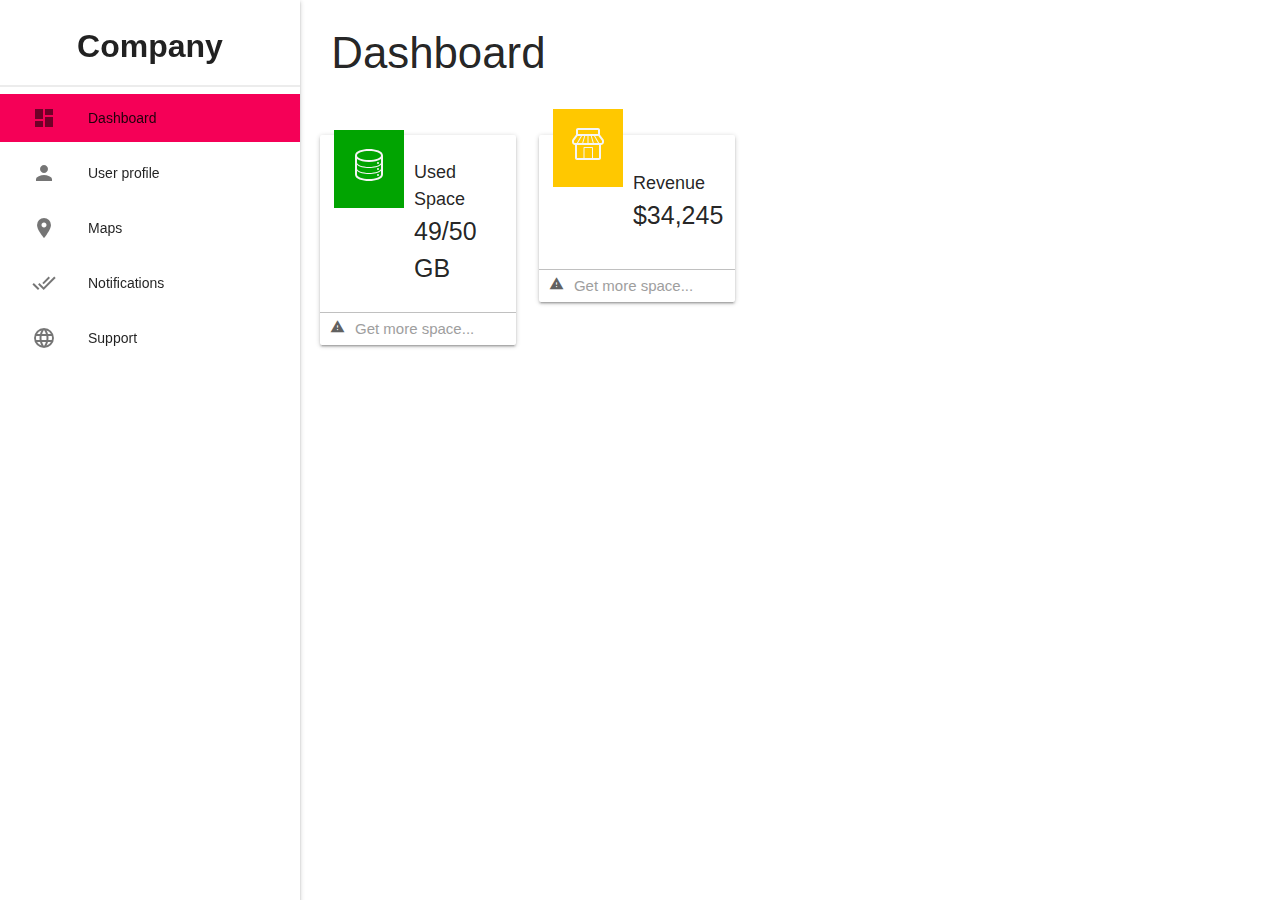
==== index.html @ c5bc6045 "Add Sidenav" ====
<!DOCTYPE html>
<html lang="en">
<head>
    <meta charset="UTF-8">
    <meta http-equiv="X-UA-Compatible" content="IE=edge">
    <meta name="viewport" content="width=device-width, initial-scale=1.0">
    <title>Document</title>
    <link rel="stylesheet" href="https://cdnjs.cloudflare.com/ajax/libs/materialize/1.0.0/css/materialize.min.css">
    <link href="https://fonts.googleapis.com/icon?family=Material+Icons" rel="stylesheet">
    <link rel="stylesheet" href="./style.css">
</head>
<body>
<main>
    <div class="row">
        <div class="col m3 l3">
        <ul id="slide-out" class="sidenav sidenav-fixed">
            <li class="caption">Company</li>
            <li class="active pink accent-3"><a href="#!"><i class="material-icons">dashboard</i>Dashboard</a></li>
            <li><a href="#!"><i class="material-icons">person</i>User profile</a></li>
            <li><a href="#!"><i class="material-icons">location_on</i>Maps</a></li>
            <li><a href="#!"><i class="material-icons">done_all</i>Notifications</a></li>
            <li><a href="#!"><i class="material-icons">language</i>Support</a></li>
        </ul>
          <a href="#" data-target="slide-out" class="sidenav-trigger grey-text"><i class="material-icons">menu</i></a>
        </div>
        <div class="col m8 l8">
            <div class="row">
                <div class="col s12 m11 l11">
                    <h3>Dashboard</h3>
                </div>
                <div class="row">
                    <div class="col s6 m6 l3">
                    <div class="card">
                        <div class="card-content d-flex-between">
                          <span class="card-title title1"><img src="./icons/data_white.svg" alt=""></span>
                          <div>
                            <p class="fs-1">Used Space</p>
                            <p class="fs-2">49/50 GB</p>
                          </div>
                        </div>
                        <div class="card-footer">
                          <a class="grey-text" href="#">
                            <span><i class="material-icons tiny grey-text text-darken-2">report_problem</i></span><span>Get more space...</span> 
                          </a>
                        </div>
                    </div>
                    </div>
                    <div class="col s6 m6 l3">
                        <div class="card">
                            <div class="card-content d-flex-between">
                              <span class="card-title title2"><img src="./icons/shop_white.svg" alt=""></span>
                              <div>
                                <p class="fs-1">Revenue</p>
                                <p class="fs-2">$34,245</p>
                              </div>
                            </div>
                            <div class="card-footer">
                              <a class="grey-text" href="#">
                                <span><i class="material-icons tiny grey-text text-darken-2">report_problem</i></span><span>Get more space...</span> 
                              </a>
                            </div>
                        </div>
                        </div>
                </div>
                
            </div>
            

            </div>
        </div>
        
    
    
    </div>
</main>
    
    

    <script src="https://cdnjs.cloudflare.com/ajax/libs/materialize/1.0.0/js/materialize.min.js"></script>
    <script src="./nav.js"></script>
</body>
</html>
---- style.css ----
.w-100{
    width: 100%;
}
.w-75{
    width: 75%;
}
.d-flex{
    display: flex;
    align-items: center;
}
.d-flex-between{
    display: flex;
    align-items: center;
    justify-content: space-between;
}
li.caption{
    display: flex;
    justify-content: center;
    font-size: 32px;
    font-weight: 600;
    padding-top: 15px;
    padding-bottom: 15px;
    border-bottom: 2px solid rgba(192, 192, 192, 0.293);
}
#slide-out li{
    margin-top: 7px;
    margin-bottom: 7px;
}
h3{
    margin-bottom: 50px;
}
.card{
    padding: 0px;
}
.title1{
    padding: 18px;
    border: 1px solid rgb(1, 164, 1);
    background-color:rgb(1, 164, 1);
    position: relative;
    top: -50px;
    left: -10px;
}
.title2{
    padding: 18px;
    border: 1px solid rgb(255, 200, 0);
    background-color:  rgb(255, 200, 0);
    position: relative;
    top: -50px;
    left: -10px;
}
.card-footer{
    border-top: 1px solid silver;
    padding: 5px;
}
.card-footer a > span{
    padding-left: 5px;
    padding-right: 5px;
}
.p-left{
    padding-left: 50px;
}
.p-right{
    padding-right: 50px;
}
.fs-1{
    font-size: 18px;
}
.fs-2{
    font-size: 25px;
}
.fw-600{
    font-weight: 600;
}
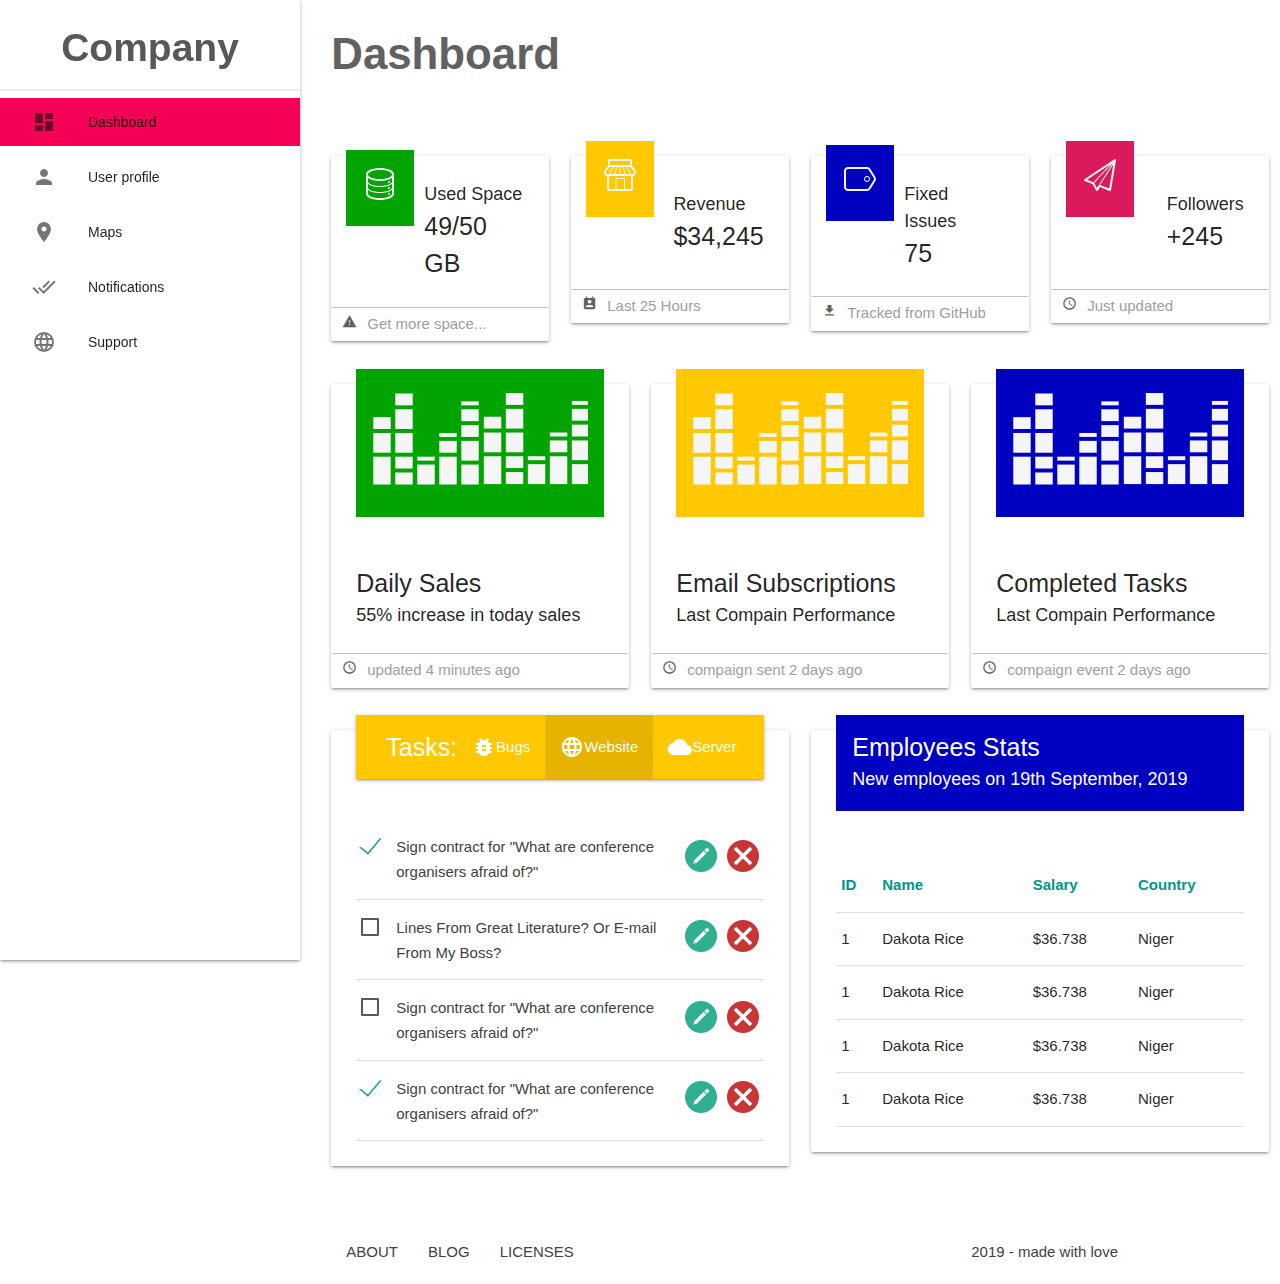
==== commit 7c6060a8: "Add Main part" ====
--- a/index.html
+++ b/index.html
@@ -13,7 +13,7 @@
 <main>
     <div class="row">
         <div class="col m3 l3">
-        <ul id="slide-out" class="sidenav sidenav-fixed">
+        <ul id="slide-out" class="sidenav sidenav-fixed show-on-medium-and-up">
             <li class="caption">Company</li>
             <li class="active pink accent-3"><a href="#!"><i class="material-icons">dashboard</i>Dashboard</a></li>
             <li><a href="#!"><i class="material-icons">person</i>User profile</a></li>
@@ -21,15 +21,16 @@
             <li><a href="#!"><i class="material-icons">done_all</i>Notifications</a></li>
             <li><a href="#!"><i class="material-icons">language</i>Support</a></li>
         </ul>
-          <a href="#" data-target="slide-out" class="sidenav-trigger grey-text"><i class="material-icons">menu</i></a>
-        </div>
-        <div class="col m8 l8">
+            <a href="#" data-target="slide-out" class="sidenav-trigger grey-text show-on-medium-and-down hide-on-large-only"><i class="material-icons medium">menu</i></a>
+        </div>
+        <div class="col s12 m12 l12">
             <div class="row">
-                <div class="col s12 m11 l11">
-                    <h3>Dashboard</h3>
-                </div>
+                <div class="col s12 m12 l12">
+                    <h3 class="grey-text text-darken-2">Dashboard</h3>
+                </div>
+            </div>
                 <div class="row">
-                    <div class="col s6 m6 l3">
+                    <div class="col xs12 s6 m6 l3">
                     <div class="card">
                         <div class="card-content d-flex-between">
                           <span class="card-title title1"><img src="./icons/data_white.svg" alt=""></span>
@@ -45,7 +46,7 @@
                         </div>
                     </div>
                     </div>
-                    <div class="col s6 m6 l3">
+                    <div class="col xs12 s6 m6 l3">
                         <div class="card">
                             <div class="card-content d-flex-between">
                               <span class="card-title title2"><img src="./icons/shop_white.svg" alt=""></span>
@@ -56,27 +57,236 @@
                             </div>
                             <div class="card-footer">
                               <a class="grey-text" href="#">
-                                <span><i class="material-icons tiny grey-text text-darken-2">report_problem</i></span><span>Get more space...</span> 
+                                <span><i class="material-icons tiny grey-text text-darken-2">perm_contact_calendar</i></span><span>Last 25 Hours</span> 
                               </a>
                             </div>
-                        </div>
-                        </div>
-                </div>
-                
-            </div>
-            
-
-            </div>
-        </div>
-        
-    
-    
+                            </div>
+                        </div>
+                        <div class="col xs12 s6 m6 l3">
+                            <div class="card">
+                                <div class="card-content d-flex-between">
+                                  <span class="card-title title3"><img src="./icons/tag_white.svg" alt=""></span>
+                                  <div>
+                                    <p class="fs-1">Fixed Issues</p>
+                                    <p class="fs-2">75</p>
+                                  </div>
+                                </div>
+                                <div class="card-footer">
+                                  <a class="grey-text" href="#">
+                                    <span><i class="material-icons tiny grey-text text-darken-2">file_download</i></span><span>Tracked from GitHub</span> 
+                                  </a>
+                                </div>
+                            </div>
+                        </div>
+                        <div class="col xs12 s6 m6 l3">
+                            <div class="card">
+                                <div class="card-content d-flex-between">
+                                  <span class="card-title title4"><img src="./icons/paperplane_white.svg" alt=""></span>
+                                  <div>
+                                    <p class="fs-1">Followers</p>
+                                    <p class="fs-2">+245</p>
+                                  </div>
+                                </div>
+                                <div class="card-footer">
+                                  <a class="grey-text" href="#">
+                                    <span><i class="material-icons tiny grey-text text-darken-2">access_time</i></span><span>Just updated</span> 
+                                  </a>
+                                </div>
+                            </div>
+                        </div>
+                </div>
+                <div class="row">
+                    <div class="col s12 m4 l4">
+                    <div class="card">
+                        <div class="card-content ">
+                            <span class="card-title title5"><img src="./icons/graphics.svg" alt=""></span>
+                            <div>
+                              <p class="fs-2">Daily Sales</p>
+                              <p class="fs-1">55% increase in today sales</p>
+                            </div>
+                          </div>
+                          <div class="card-footer">
+                            <a class="grey-text" href="#">
+                              <span><i class="material-icons tiny grey-text text-darken-2">access_time</i></span><span>updated 4 minutes ago</span> 
+                            </a>
+                          </div>
+                    </div>
+                    </div>
+                    <div class="col s12 m4 l4">
+                        <div class="card">
+                            <div class="card-content ">
+                                <span class="card-title title6"><img src="./icons/graphics.svg" alt=""></span>
+                                <div>
+                                  <p class="fs-2">Email Subscriptions</p>
+                                  <p class="fs-1">Last Compain Performance</p>
+                                </div>
+                              </div>
+                              <div class="card-footer">
+                                <a class="grey-text" href="#">
+                                  <span><i class="material-icons tiny grey-text text-darken-2">access_time</i></span><span>compaign sent 2 days ago</span> 
+                                </a>
+                              </div>
+                        </div>
+                    </div>
+                    <div class="col s12 m4 l4">
+                        <div class="card">
+                            <div class="card-content">
+                                <span class="card-title title7"><img src="./icons/graphics.svg" alt=""></span>
+                                <div>
+                                  <p class="fs-2">Completed Tasks</p>
+                                  <p class="fs-1">Last Compain Performance</p>
+                                </div>
+                              </div>
+                              <div class="card-footer">
+                                <a class="grey-text" href="#">
+                                  <span><i class="material-icons tiny grey-text text-darken-2">access_time</i></span><span>compaign event 2 days ago</span> 
+                                </a>
+                              </div>
+                        </div>
+                    </div>     
+                </div>
+                <div class="row">
+                    <div class="col s12 m12 l6">
+                        <div class="card">
+                            <div class="card-content">
+                                <nav>
+                                    <div class="d-flex">
+                                    <div><p class="fs-2">Tasks:</p></div>
+                                    <div class="d-flex">
+                                        <ul>
+                                           <li><a class="d-flex" href="#!"><i class="material-icons tiny">bug_report</i>Bugs</a></li> 
+                                           <li class="active"><a class="d-flex" href="#!"><i class="material-icons tiny">language</i>Website</a></li>
+                                           <li><a class="d-flex" href="#!"><i class="material-icons tiny">cloud</i>Server</a></li>  
+                                        </ul>
+                                    </div>
+                                  </div>
+                                </nav>
+                                <table>
+                                    <tbody>
+                                      <tr>
+                                        <td>
+                                            <form action="#">
+                                                <p>
+                                                  <label>
+                                                    <input type="checkbox" checked="checked">
+                                                    <span class="grey-text text-darken-3">Sign contract for "What are conference organisers afraid of?"</span>
+                                                  </label>
+                                                </p>
+                                            </form></td>
+                                        <td><img src="./icons/edit.png" alt=""></td>
+                                        <td><img src="./icons/remove.png" alt=""></td>
+                                      </tr>
+                                      <tr>
+                                        <td>
+                                            <form action="#">
+                                                <p>
+                                                    <label>
+                                                       <input type="checkbox">
+                                                       <span class="grey-text text-darken-3">Lines From Great Literature? Or E-mail From My Boss?</span>
+                                                    </label>
+                                                </p>
+                                            </form></td>
+                                        <td><img src="./icons/edit.png" alt=""></td>
+                                        <td><img src="./icons/remove.png" alt=""></td>
+                                       </tr>
+                                       <tr>
+                                         <td>
+                                            <form action="#">
+                                                <p>
+                                                    <label>
+                                                       <input type="checkbox">
+                                                       <span class="grey-text text-darken-3">Sign contract for "What are conference organisers afraid of?"</span>
+                                                    </label>
+                                                </p>
+                                            </form></td>
+                                        <td><img src="./icons/edit.png" alt=""></td>
+                                        <td><img src="./icons/remove.png" alt=""></td>
+                                       </tr>
+                                       <tr>
+                                        <td>
+                                           <form action="#">
+                                               <p>
+                                                   <label>
+                                                      <input type="checkbox" checked="checked">
+                                                      <span class="grey-text text-darken-3">Sign contract for "What are conference organisers afraid of?"</span>
+                                                   </label>
+                                               </p>
+                                           </form></td>
+                                       <td><img src="./icons/edit.png" alt=""></td>
+                                       <td><img src="./icons/remove.png" alt=""></td>
+                                      </tr> 
+                                    </tbody>
+                                  </table>
+                        </div>
+                    </div>
+                </div>
+                <div class="col s12 m12 l6">
+                    <div class="card">
+                        <div class="card-content">
+                            <span class="card-title title7"><p class="fs-2 white-text">Employees Stats</p><p class="fs-1 white-text">New employees on 19th September, 2019</p></span>
+                            <table>
+                                <thead class="teal-text">
+                                  <tr>
+                                      <th>ID</th>
+                                      <th>Name</th>
+                                      <th>Salary</th>
+                                      <th>Country</th>
+                                  </tr>
+                                </thead>
+                                <tbody>
+                                  <tr>
+                                    <td>1</td>
+                                    <td>Dakota Rice</td>
+                                    <td>$36.738</td>
+                                    <td>Niger</td>
+                                  </tr>
+                                  <tr>
+                                    <td>1</td>
+                                    <td>Dakota Rice</td>
+                                    <td>$36.738</td>
+                                    <td>Niger</td>
+                                  </tr>
+                                  <tr>
+                                    <td>1</td>
+                                    <td>Dakota Rice</td>
+                                    <td>$36.738</td>
+                                    <td>Niger</td>
+                                  </tr>
+                                  <tr>
+                                    <td>1</td>
+                                    <td>Dakota Rice</td>
+                                    <td>$36.738</td>
+                                    <td>Niger</td>
+                                  </tr>
+                                </tbody>
+                              </table>
+                    </div>
+                </div>
+            </div>
+            </div>
+            </div>
+        </div>
+</main>
+<footer class="page-footer transparent">
+    <div>
+      <div class="row">
+        <div class="col s6 m6 l8">
+          <ul class="d-flex">
+            <li class="p-foot"><a class="grey-text text-darken-3" href="#!">ABOUT</a></li>
+            <li class="p-foot"><a class="grey-text text-darken-3" href="#!">BLOG</a></li>
+            <li class="p-foot"><a class="grey-text text-darken-3" href="#!">LICENSES</a></li>
+          </ul>
+        </div>
+        <div class="col s4 m4 l4">
+            <p class="grey-text text-darken-3">2019 - made with love</p>
+        </div>
+      </div>
     </div>
-</main>
     
     
 
+   
     <script src="https://cdnjs.cloudflare.com/ajax/libs/materialize/1.0.0/js/materialize.min.js"></script>
     <script src="./nav.js"></script>
 </body>
-</html>+</html>
--- a/style.css
+++ b/style.css
@@ -1,6 +1,26 @@
+*{
+    padding: 0;
+    margin: 0;
+}
+header, main, footer {
+    padding-left: 320px;
+}
+@media only screen and (max-width : 992px) {
+    header, main, footer {
+      padding-left: 0px;
+    }
+}
+@media (max-width:500px){
+    .xs12 .card{
+        width: 100% !important;
+    }
+}
 
 .w-100{
     width: 100%;
+}
+.w-90{
+    width: 90%;
 }
 .w-75{
     width: 75%;
@@ -17,11 +37,12 @@
 li.caption{
     display: flex;
     justify-content: center;
-    font-size: 32px;
+    font-size: 39px;
     font-weight: 600;
-    padding-top: 15px;
-    padding-bottom: 15px;
+    padding-top: 17px;
+    padding-bottom: 17px;
     border-bottom: 2px solid rgba(192, 192, 192, 0.293);
+    color: rgb(88, 88, 88);
 }
 #slide-out li{
     margin-top: 7px;
@@ -29,33 +50,88 @@
 }
 h3{
     margin-bottom: 50px;
+    font-weight: 600;
 }
 .card{
-    padding: 0px;
+    padding: 1px;
 }
 .title1{
-    padding: 18px;
+    padding: 17px;
     border: 1px solid rgb(1, 164, 1);
     background-color:rgb(1, 164, 1);
     position: relative;
-    top: -50px;
+    top: -40px;
     left: -10px;
 }
 .title2{
-    padding: 18px;
+    padding: 17px;
     border: 1px solid rgb(255, 200, 0);
     background-color:  rgb(255, 200, 0);
     position: relative;
-    top: -50px;
+    top: -40px;
     left: -10px;
+}
+.title3{
+    padding: 17px;
+    border: 1px solid rgb(0, 0, 193);
+    background-color: rgb(0, 0, 193);
+    position: relative;
+    top: -40px;
+    left: -10px;
+}
+.title4{
+    padding: 17px;
+    border: 1px solid  rgb(220, 25, 90);
+    background-color: rgb(220, 25, 90);
+    position: relative;
+    top: -40px;
+    left: -10px;
+}
+.title5{
+    padding: 15px;
+    border: 1px solid rgb(1, 164, 1);
+    background-color:rgb(1, 164, 1);
+    position: relative;
+    top: -40px;
+    left: 0px;
+}
+.title6{
+    padding: 15px;
+    border: 1px solid rgb(255, 200, 0);
+    background-color:  rgb(255, 200, 0);
+    position: relative;
+    top: -40px;
+    left: 0px;
+}
+.title7{
+    padding: 15px;
+    border: 1px solid rgb(0, 0, 193);
+    background-color: rgb(0, 0, 193);
+    position: relative;
+    top: -40px;
+    left: 0px;
+}
+.title5 img,
+.title6 img,
+.title7 img{
+    width: 100%;
 }
 .card-footer{
     border-top: 1px solid silver;
     padding: 5px;
+    display: flex;
+    align-items: center;
 }
 .card-footer a > span{
     padding-left: 5px;
     padding-right: 5px;
+}
+
+nav{
+    background-color:  rgb(255, 200, 0);
+    position: relative;
+    top: -40px;
+    padding-left: 30px;
 }
 .p-left{
     padding-left: 50px;
@@ -71,4 +147,8 @@
 }
 .fw-600{
     font-weight: 600;
+}
+.p-foot{
+    padding-left: 15px;
+    padding-right: 15px;
 }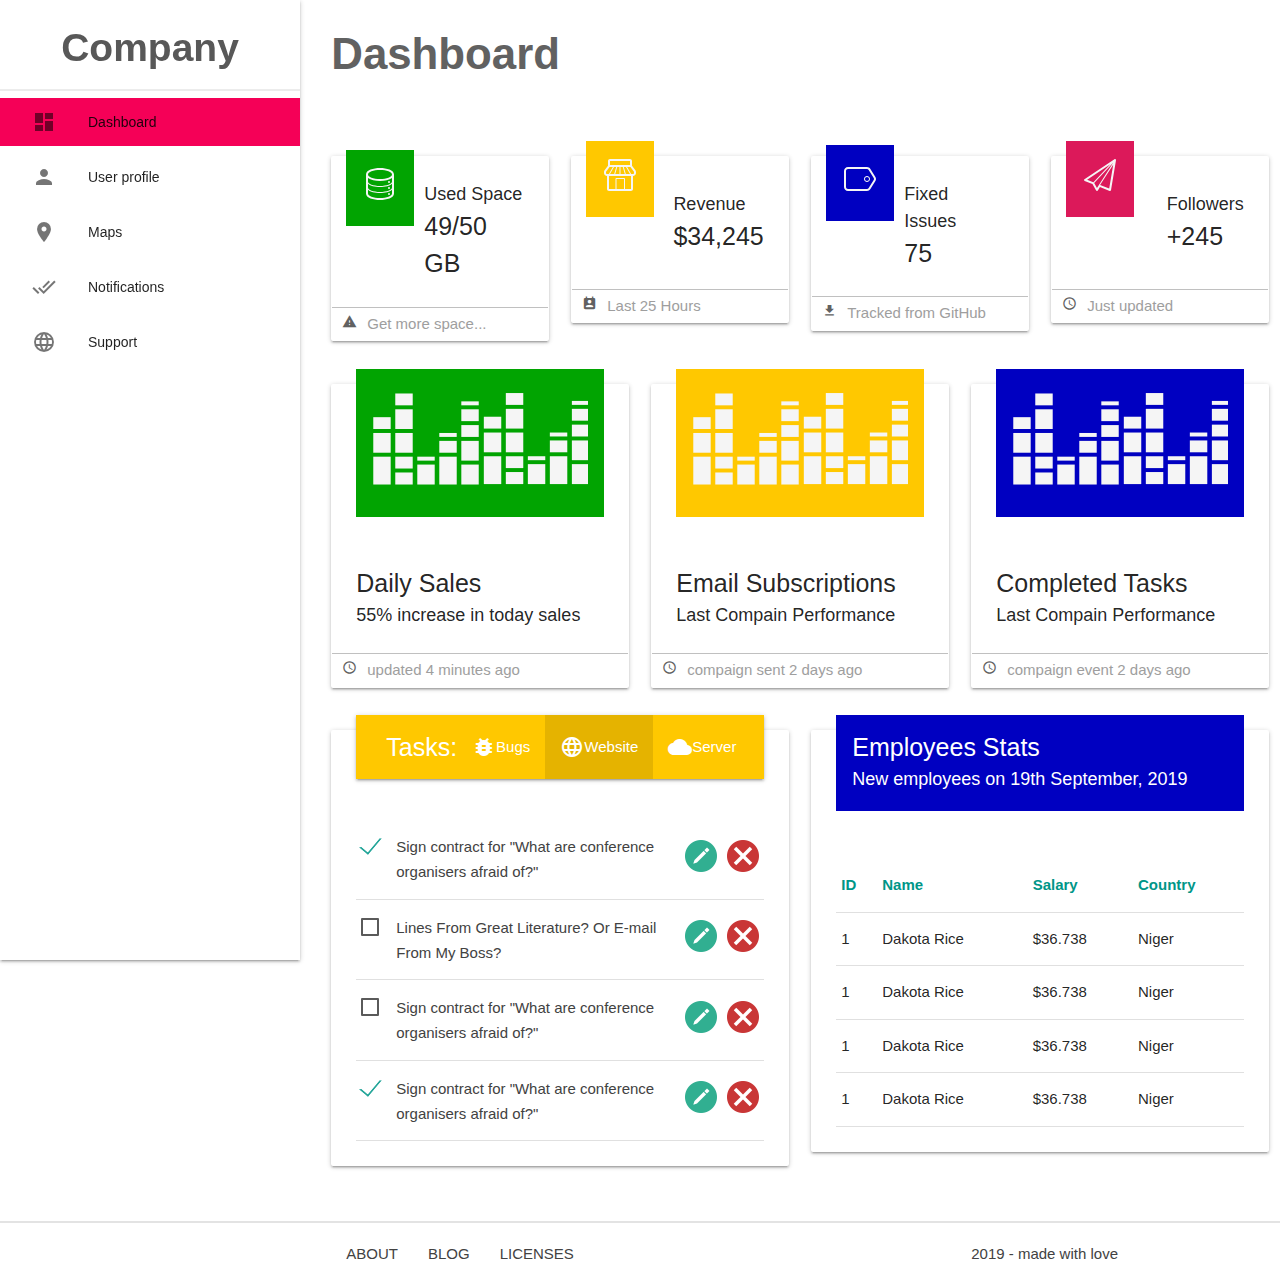
==== commit ce6ec53b: "Finish index2.html" ====
--- a/index.html
+++ b/index.html
@@ -4,7 +4,7 @@
     <meta charset="UTF-8">
     <meta http-equiv="X-UA-Compatible" content="IE=edge">
     <meta name="viewport" content="width=device-width, initial-scale=1.0">
-    <title>Document</title>
+    <title>Dashboard</title>
     <link rel="stylesheet" href="https://cdnjs.cloudflare.com/ajax/libs/materialize/1.0.0/css/materialize.min.css">
     <link href="https://fonts.googleapis.com/icon?family=Material+Icons" rel="stylesheet">
     <link rel="stylesheet" href="./style.css">
@@ -15,8 +15,8 @@
         <div class="col m3 l3">
         <ul id="slide-out" class="sidenav sidenav-fixed show-on-medium-and-up">
             <li class="caption">Company</li>
-            <li class="active pink accent-3"><a href="#!"><i class="material-icons">dashboard</i>Dashboard</a></li>
-            <li><a href="#!"><i class="material-icons">person</i>User profile</a></li>
+            <li class="active pink accent-3"><a href="./index.html"><i class="material-icons">dashboard</i>Dashboard</a></li>
+            <li><a href="./index2.html"><i class="material-icons">person</i>User profile</a></li>
             <li><a href="#!"><i class="material-icons">location_on</i>Maps</a></li>
             <li><a href="#!"><i class="material-icons">done_all</i>Notifications</a></li>
             <li><a href="#!"><i class="material-icons">language</i>Support</a></li>
@@ -30,7 +30,7 @@
                 </div>
             </div>
                 <div class="row">
-                    <div class="col xs12 s6 m6 l3">
+                    <div class="col s12 m6 l6 xl3">
                     <div class="card">
                         <div class="card-content d-flex-between">
                           <span class="card-title title1"><img src="./icons/data_white.svg" alt=""></span>
@@ -46,7 +46,7 @@
                         </div>
                     </div>
                     </div>
-                    <div class="col xs12 s6 m6 l3">
+                    <div class="col s12 m6 l6 xl3">
                         <div class="card">
                             <div class="card-content d-flex-between">
                               <span class="card-title title2"><img src="./icons/shop_white.svg" alt=""></span>
@@ -62,7 +62,7 @@
                             </div>
                             </div>
                         </div>
-                        <div class="col xs12 s6 m6 l3">
+                        <div class="col s12 m6 l6 xl3">
                             <div class="card">
                                 <div class="card-content d-flex-between">
                                   <span class="card-title title3"><img src="./icons/tag_white.svg" alt=""></span>
@@ -78,7 +78,7 @@
                                 </div>
                             </div>
                         </div>
-                        <div class="col xs12 s6 m6 l3">
+                        <div class="col s12 m6 l6 xl3">
                             <div class="card">
                                 <div class="card-content d-flex-between">
                                   <span class="card-title title4"><img src="./icons/paperplane_white.svg" alt=""></span>
@@ -96,7 +96,7 @@
                         </div>
                 </div>
                 <div class="row">
-                    <div class="col s12 m4 l4">
+                    <div class="col s12 m4 l4 xl4">
                     <div class="card">
                         <div class="card-content ">
                             <span class="card-title title5"><img src="./icons/graphics.svg" alt=""></span>
@@ -112,7 +112,7 @@
                           </div>
                     </div>
                     </div>
-                    <div class="col s12 m4 l4">
+                    <div class="col s12 m4 l4 xl4">
                         <div class="card">
                             <div class="card-content ">
                                 <span class="card-title title6"><img src="./icons/graphics.svg" alt=""></span>
@@ -128,7 +128,7 @@
                               </div>
                         </div>
                     </div>
-                    <div class="col s12 m4 l4">
+                    <div class="col s12 m4 l4 xl4">
                         <div class="card">
                             <div class="card-content">
                                 <span class="card-title title7"><img src="./icons/graphics.svg" alt=""></span>
@@ -146,14 +146,14 @@
                     </div>     
                 </div>
                 <div class="row">
-                    <div class="col s12 m12 l6">
+                    <div class="col s12 m12 l12 xl6">
                         <div class="card">
                             <div class="card-content">
                                 <nav>
                                     <div class="d-flex">
                                     <div><p class="fs-2">Tasks:</p></div>
                                     <div class="d-flex">
-                                        <ul>
+                                        <ul class="hide-on-small-only">
                                            <li><a class="d-flex" href="#!"><i class="material-icons tiny">bug_report</i>Bugs</a></li> 
                                            <li class="active"><a class="d-flex" href="#!"><i class="material-icons tiny">language</i>Website</a></li>
                                            <li><a class="d-flex" href="#!"><i class="material-icons tiny">cloud</i>Server</a></li>  
@@ -220,7 +220,7 @@
                         </div>
                     </div>
                 </div>
-                <div class="col s12 m12 l6">
+                <div class="col s12 m12 l12 xl6">
                     <div class="card">
                         <div class="card-content">
                             <span class="card-title title7"><p class="fs-2 white-text">Employees Stats</p><p class="fs-1 white-text">New employees on 19th September, 2019</p></span>
@@ -282,10 +282,8 @@
         </div>
       </div>
     </div>
-    
-    
+</footer>
 
-   
     <script src="https://cdnjs.cloudflare.com/ajax/libs/materialize/1.0.0/js/materialize.min.js"></script>
     <script src="./nav.js"></script>
 </body>
--- a/style.css
+++ b/style.css
@@ -10,12 +10,18 @@
       padding-left: 0px;
     }
 }
-@media (max-width:500px){
-    .xs12 .card{
-        width: 100% !important;
+@media (max-width: 992px){
+    .d-flex-reverse{
+        display: flex;
+        flex-direction: column-reverse;
+    }
+    .card-profile{
+        margin-top: 50px;
+    }
+    .card-info{
+        margin-top: 50px;
     }
 }
-
 .w-100{
     width: 100%;
 }
@@ -111,6 +117,14 @@
     top: -40px;
     left: 0px;
 }
+.title8{
+    padding: 15px;
+    border: 1px solid rgb(231, 15, 80);
+    background-color: rgb(231, 15, 80);
+    position: relative;
+    top: -40px;
+    left: 0px;
+}
 .title5 img,
 .title6 img,
 .title7 img{
@@ -151,4 +165,35 @@
 .p-foot{
     padding-left: 15px;
     padding-right: 15px;
+}
+.card-info{
+    height: 750px;
+}
+.card-image{
+    width: 200px;
+    height: 200px;
+    margin: 0 auto;
+    overflow: hidden;
+    border: 1px solid black;
+    border-radius: 50%;
+    position: relative;
+    top: -100px;
+    box-shadow: 10px 10px 10px rgb(176, 176, 176);
+}
+.card-image img{
+    border-radius: 50%;
+    width: 100%;
+    max-width: 100%;
+    height: 100%;
+    margin: 0 auto;
+}
+.name{
+    display: flex;
+    flex-direction: column;
+    align-items: center;
+    position: relative;
+    top: -90px;
+}
+footer{
+    border-top: 2px solid rgba(128, 128, 128, 0.219);
 }